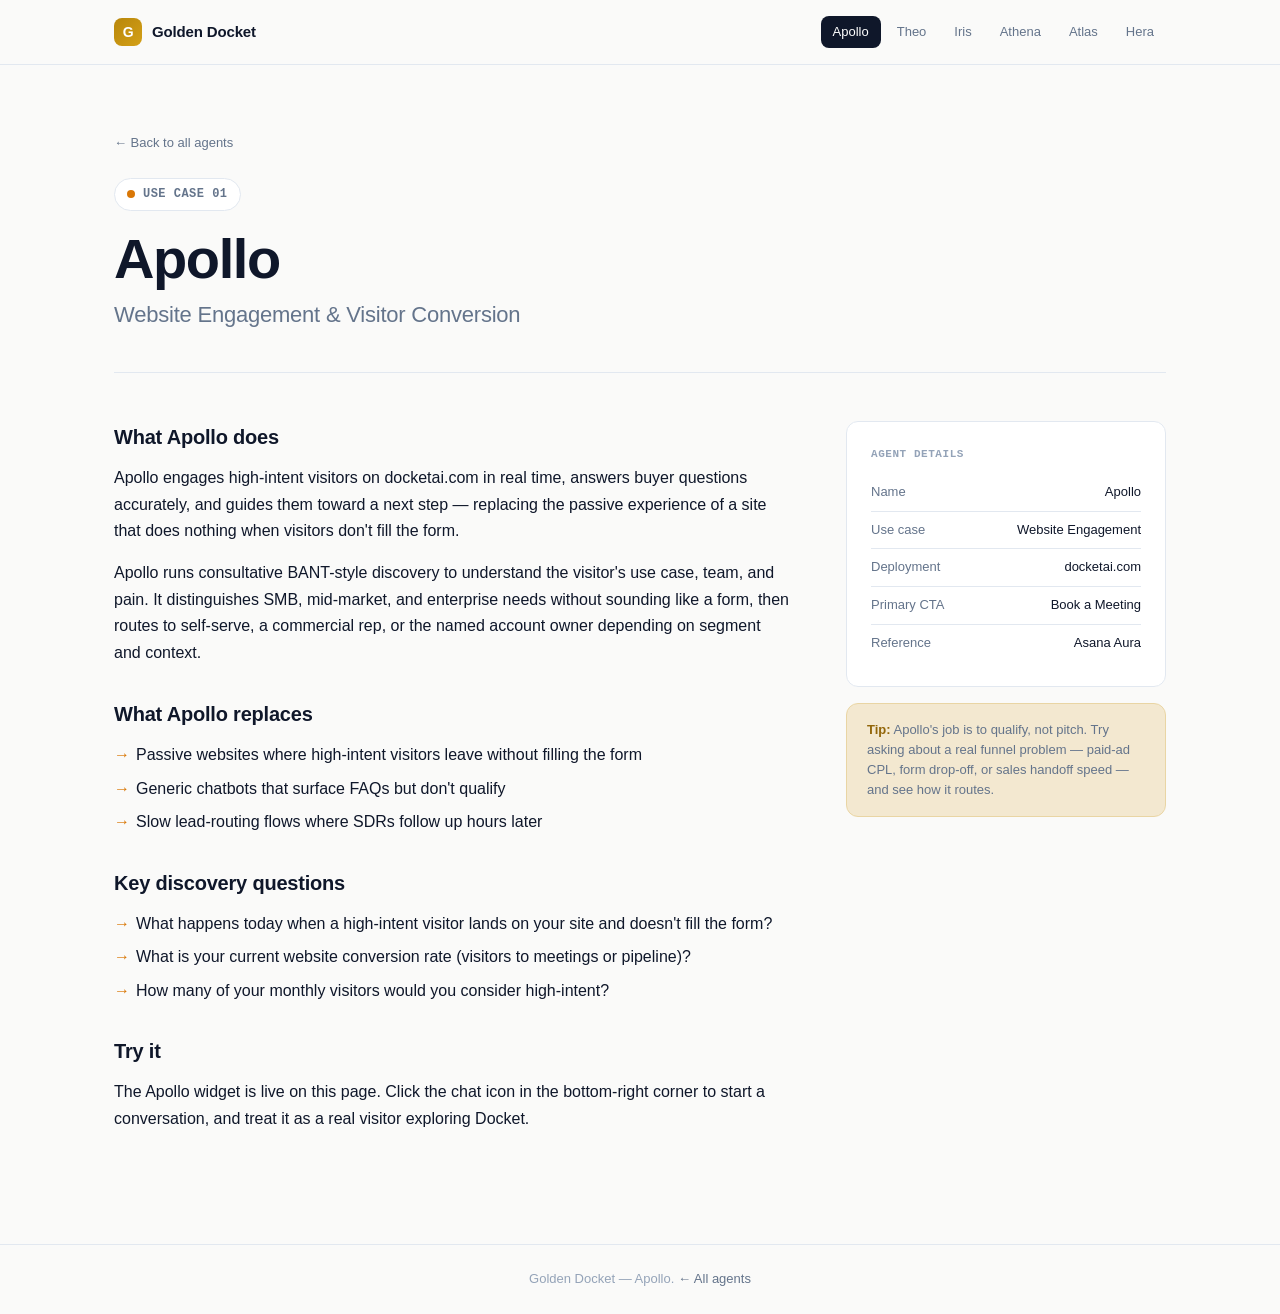
==== apollo.html @ fc50f1c3 "Add files via upload" ====
<!DOCTYPE html>
<html lang="en">
<head>
  <meta charset="UTF-8" />
  <meta name="viewport" content="width=device-width, initial-scale=1.0" />
  <title>Apollo — Website Engagement | Golden Docket</title>
  <meta name="description" content="Apollo: Docket's website engagement and qualification agent. Engages high-intent visitors on docketai.com in real time and routes them to the right next step." />
  <link rel="stylesheet" href="styles.css" />
</head>
<body class="subpage" data-agent="apollo">
  <header class="site-header">
    <div class="site-header__inner">
      <a href="index.html" class="brand">
        <span class="brand__mark">G</span>
        <span>Golden Docket</span>
      </a>
      <nav class="nav">
        <a href="apollo.html" class="nav__link active">Apollo</a>
        <a href="theo.html" class="nav__link">Theo</a>
        <a href="iris.html" class="nav__link">Iris</a>
        <a href="athena.html" class="nav__link">Athena</a>
        <a href="atlas.html" class="nav__link">Atlas</a>
        <a href="hera.html" class="nav__link">Hera</a>
      </nav>
    </div>
  </header>

  <main>
    <a href="index.html" class="back-link">← Back to all agents</a>

    <section class="subpage-hero">
      <span class="subpage-hero__eyebrow"><span class="dot"></span>USE CASE 01</span>
      <h1 class="subpage-hero__title">Apollo</h1>
      <p class="subpage-hero__usecase">Website Engagement & Visitor Conversion</p>
    </section>

    <section class="subpage-content">
      <div class="subpage-content__main">
        <h2>What Apollo does</h2>
        <p>
          Apollo engages high-intent visitors on docketai.com in real time, answers buyer questions accurately, and guides them toward a next step — replacing the passive experience of a site that does nothing when visitors don't fill the form.
        </p>
        <p>
          Apollo runs consultative BANT-style discovery to understand the visitor's use case, team, and pain. It distinguishes SMB, mid-market, and enterprise needs without sounding like a form, then routes to self-serve, a commercial rep, or the named account owner depending on segment and context.
        </p>

        <h2>What Apollo replaces</h2>
        <ul>
          <li>Passive websites where high-intent visitors leave without filling the form</li>
          <li>Generic chatbots that surface FAQs but don't qualify</li>
          <li>Slow lead-routing flows where SDRs follow up hours later</li>
        </ul>

        <h2>Key discovery questions</h2>
        <ul>
          <li>What happens today when a high-intent visitor lands on your site and doesn't fill the form?</li>
          <li>What is your current website conversion rate (visitors to meetings or pipeline)?</li>
          <li>How many of your monthly visitors would you consider high-intent?</li>
        </ul>

        <h2>Try it</h2>
        <p>The Apollo widget is live on this page. Click the chat icon in the bottom-right corner to start a conversation, and treat it as a real visitor exploring Docket.</p>
      </div>

      <aside class="sidebar">
        <div class="sidebar__card">
          <div class="sidebar__label">Agent Details</div>
          <dl>
            <div class="sidebar__row"><dt>Name</dt><dd>Apollo</dd></div>
            <div class="sidebar__row"><dt>Use case</dt><dd>Website Engagement</dd></div>
            <div class="sidebar__row"><dt>Deployment</dt><dd>docketai.com</dd></div>
            <div class="sidebar__row"><dt>Primary CTA</dt><dd>Book a Meeting</dd></div>
            <div class="sidebar__row"><dt>Reference</dt><dd>Asana Aura</dd></div>
          </dl>
        </div>

        <div class="sidebar__hint">
          <strong>Tip:</strong> Apollo's job is to qualify, not pitch. Try asking about a real funnel problem — paid-ad CPL, form drop-off, or sales handoff speed — and see how it routes.
        </div>
      </aside>
    </section>
  </main>

  <footer class="site-footer">
    <p>Golden Docket — Apollo. <a href="index.html">← All agents</a></p>
  </footer>

  <!-- Apollo widget -->
  <script>
    window.AISellerSettings = {
      agent_id: 'a6682d3c-6067-4b7d-97cd-d266b9d97265',
    };
    (function () {
      var w = window;
      var ew = w.AISeller;
      if (typeof ew === 'function') {
        ew('update', w.AISellerSettings);
      } else {
        var d = document;
        var i = function () {
          i.q.push(arguments);
        };
        i.q = [];
        i.q.push(['update', w.AISellerSettings]);
        w.AISeller = i;
        var l = function () {
          var s = d.createElement('script');
          s.type = 'text/javascript';
          s.async = true;
          s.src = 'https://d33t2173eag6fx.cloudfront.net/script/app/inbound-se-script/ai-seller.js';
          var x = d.getElementsByTagName('script')[0];
          x.parentNode.insertBefore(s, x);
        };
        if (document.readyState === 'complete') {
          l();
        } else if (w.attachEvent) {
          w.attachEvent('onload', l);
        } else {
          w.addEventListener('load', l, false);
        }
      }
    })();
  </script>
</body>
</html>
---- styles.css ----
/* ============================================
   Golden Docket — Shared Styles
   ============================================ */

:root {
  --bg: #fafaf9;
  --surface: #ffffff;
  --text: #0f172a;
  --text-muted: #64748b;
  --text-subtle: #94a3b8;
  --border: #e2e8f0;
  --border-strong: #cbd5e1;

  --accent: #b8860b;
  --accent-light: #f3e8d0;
  --accent-strong: #92660a;

  --apollo: #d97706;
  --theo: #1e40af;
  --iris: #7c3aed;
  --athena: #0d9488;
  --atlas: #b45309;
  --hera: #be123c;

  --radius: 12px;
  --radius-lg: 16px;
  --shadow-sm: 0 1px 2px rgba(15, 23, 42, 0.04);
  --shadow: 0 4px 16px rgba(15, 23, 42, 0.06);
  --shadow-lg: 0 12px 32px rgba(15, 23, 42, 0.08);

  --font-sans: -apple-system, BlinkMacSystemFont, "Segoe UI", "Inter", Roboto, "Helvetica Neue", Arial, sans-serif;
  --font-mono: "SF Mono", "Monaco", "Cascadia Code", "Roboto Mono", monospace;

  --container: 1100px;
  --header-h: 64px;
}

* {
  box-sizing: border-box;
  margin: 0;
  padding: 0;
}

html {
  scroll-behavior: smooth;
}

body {
  font-family: var(--font-sans);
  font-size: 16px;
  line-height: 1.6;
  color: var(--text);
  background: var(--bg);
  -webkit-font-smoothing: antialiased;
  -moz-osx-font-smoothing: grayscale;
}

a {
  color: inherit;
  text-decoration: none;
  transition: color 0.15s ease;
}

a:hover {
  color: var(--accent-strong);
}

/* ============================================
   Header
   ============================================ */

.site-header {
  position: sticky;
  top: 0;
  z-index: 50;
  background: rgba(250, 250, 249, 0.92);
  backdrop-filter: saturate(180%) blur(10px);
  border-bottom: 1px solid var(--border);
}

.site-header__inner {
  max-width: var(--container);
  margin: 0 auto;
  padding: 0 24px;
  height: var(--header-h);
  display: flex;
  align-items: center;
  justify-content: space-between;
  gap: 24px;
}

.brand {
  display: flex;
  align-items: center;
  gap: 10px;
  font-weight: 600;
  font-size: 15px;
  letter-spacing: -0.01em;
}

.brand__mark {
  width: 28px;
  height: 28px;
  border-radius: 8px;
  background: linear-gradient(135deg, var(--accent) 0%, #d4a017 100%);
  display: inline-flex;
  align-items: center;
  justify-content: center;
  color: white;
  font-weight: 700;
  font-size: 14px;
}

.nav {
  display: flex;
  align-items: center;
  gap: 4px;
  flex-wrap: wrap;
}

.nav__link {
  padding: 6px 12px;
  border-radius: 8px;
  font-size: 13px;
  font-weight: 500;
  color: var(--text-muted);
  transition: all 0.15s ease;
}

.nav__link:hover {
  background: var(--surface);
  color: var(--text);
}

.nav__link.active {
  background: var(--text);
  color: var(--surface);
}

.nav__link.active:hover {
  color: var(--surface);
}

/* ============================================
   Main / Container
   ============================================ */

main {
  max-width: var(--container);
  margin: 0 auto;
  padding: 64px 24px 96px;
}

/* ============================================
   Hero (index)
   ============================================ */

.hero {
  text-align: center;
  margin-bottom: 72px;
}

.hero__eyebrow {
  display: inline-block;
  padding: 6px 14px;
  border-radius: 999px;
  background: var(--accent-light);
  color: var(--accent-strong);
  font-size: 12px;
  font-weight: 600;
  letter-spacing: 0.04em;
  text-transform: uppercase;
  margin-bottom: 24px;
}

.hero__title {
  font-size: 48px;
  font-weight: 700;
  letter-spacing: -0.02em;
  line-height: 1.1;
  margin-bottom: 16px;
  color: var(--text);
}

.hero__subtitle {
  font-size: 20px;
  color: var(--text-muted);
  max-width: 640px;
  margin: 0 auto;
  line-height: 1.5;
}

/* ============================================
   Agent Grid (index)
   ============================================ */

.grid {
  display: grid;
  grid-template-columns: repeat(3, 1fr);
  gap: 20px;
}

@media (max-width: 900px) {
  .grid {
    grid-template-columns: repeat(2, 1fr);
  }
}

@media (max-width: 600px) {
  .grid {
    grid-template-columns: 1fr;
  }
}

.card {
  display: block;
  padding: 28px 24px;
  background: var(--surface);
  border: 1px solid var(--border);
  border-radius: var(--radius-lg);
  transition: all 0.2s ease;
  position: relative;
  overflow: hidden;
}

.card::before {
  content: "";
  position: absolute;
  top: 0;
  left: 0;
  right: 0;
  height: 3px;
  background: var(--accent);
}

.card:hover {
  transform: translateY(-2px);
  box-shadow: var(--shadow-lg);
  border-color: var(--border-strong);
  color: var(--text);
}

.card[data-agent="apollo"]::before { background: var(--apollo); }
.card[data-agent="theo"]::before { background: var(--theo); }
.card[data-agent="iris"]::before { background: var(--iris); }
.card[data-agent="athena"]::before { background: var(--athena); }
.card[data-agent="atlas"]::before { background: var(--atlas); }
.card[data-agent="hera"]::before { background: var(--hera); }

.card__num {
  font-family: var(--font-mono);
  font-size: 11px;
  color: var(--text-subtle);
  letter-spacing: 0.05em;
  margin-bottom: 10px;
}

.card__name {
  font-size: 22px;
  font-weight: 700;
  letter-spacing: -0.01em;
  margin-bottom: 4px;
  color: var(--text);
}

.card__usecase {
  font-size: 13px;
  font-weight: 500;
  color: var(--text-muted);
  margin-bottom: 14px;
}

.card__desc {
  font-size: 14px;
  color: var(--text-muted);
  line-height: 1.55;
}

.card__arrow {
  position: absolute;
  bottom: 20px;
  right: 24px;
  font-size: 18px;
  color: var(--text-subtle);
  transition: transform 0.2s ease, color 0.2s ease;
}

.card:hover .card__arrow {
  transform: translateX(4px);
  color: var(--text);
}

/* ============================================
   Subpage Hero
   ============================================ */

.subpage-hero {
  margin-bottom: 48px;
  padding-bottom: 40px;
  border-bottom: 1px solid var(--border);
}

.subpage-hero__eyebrow {
  display: inline-flex;
  align-items: center;
  gap: 8px;
  font-family: var(--font-mono);
  font-size: 12px;
  font-weight: 600;
  letter-spacing: 0.04em;
  text-transform: uppercase;
  margin-bottom: 20px;
  padding: 6px 12px;
  border-radius: 999px;
  background: var(--surface);
  border: 1px solid var(--border);
  color: var(--text-muted);
}

.subpage-hero__eyebrow .dot {
  width: 8px;
  height: 8px;
  border-radius: 50%;
  background: var(--accent);
}

.subpage[data-agent="apollo"] .dot { background: var(--apollo); }
.subpage[data-agent="theo"] .dot { background: var(--theo); }
.subpage[data-agent="iris"] .dot { background: var(--iris); }
.subpage[data-agent="athena"] .dot { background: var(--athena); }
.subpage[data-agent="atlas"] .dot { background: var(--atlas); }
.subpage[data-agent="hera"] .dot { background: var(--hera); }

.subpage-hero__title {
  font-size: 56px;
  font-weight: 700;
  letter-spacing: -0.025em;
  line-height: 1;
  margin-bottom: 10px;
  color: var(--text);
}

.subpage-hero__usecase {
  font-size: 22px;
  font-weight: 500;
  color: var(--text-muted);
  letter-spacing: -0.01em;
}

/* ============================================
   Subpage Content
   ============================================ */

.subpage-content {
  display: grid;
  grid-template-columns: 1fr 320px;
  gap: 56px;
  align-items: start;
}

@media (max-width: 900px) {
  .subpage-content {
    grid-template-columns: 1fr;
    gap: 32px;
  }
}

.subpage-content__main h2 {
  font-size: 20px;
  font-weight: 600;
  letter-spacing: -0.01em;
  margin-top: 32px;
  margin-bottom: 12px;
  color: var(--text);
}

.subpage-content__main h2:first-child {
  margin-top: 0;
}

.subpage-content__main p {
  font-size: 16px;
  color: var(--text);
  line-height: 1.65;
  margin-bottom: 16px;
}

.subpage-content__main p + p {
  margin-top: 0;
}

.subpage-content__main ul {
  list-style: none;
  margin-bottom: 16px;
}

.subpage-content__main ul li {
  position: relative;
  padding-left: 22px;
  margin-bottom: 8px;
  color: var(--text);
  line-height: 1.6;
}

.subpage-content__main ul li::before {
  content: "→";
  position: absolute;
  left: 0;
  color: var(--accent);
  font-weight: 600;
}

.subpage[data-agent="apollo"] ul li::before { color: var(--apollo); }
.subpage[data-agent="theo"] ul li::before { color: var(--theo); }
.subpage[data-agent="iris"] ul li::before { color: var(--iris); }
.subpage[data-agent="athena"] ul li::before { color: var(--athena); }
.subpage[data-agent="atlas"] ul li::before { color: var(--atlas); }
.subpage[data-agent="hera"] ul li::before { color: var(--hera); }

/* ============================================
   Sidebar (subpage)
   ============================================ */

.sidebar {
  position: sticky;
  top: calc(var(--header-h) + 24px);
}

.sidebar__card {
  padding: 24px;
  background: var(--surface);
  border: 1px solid var(--border);
  border-radius: var(--radius);
  margin-bottom: 16px;
}

.sidebar__label {
  font-family: var(--font-mono);
  font-size: 11px;
  font-weight: 600;
  letter-spacing: 0.05em;
  text-transform: uppercase;
  color: var(--text-subtle);
  margin-bottom: 10px;
}

.sidebar__row {
  display: flex;
  justify-content: space-between;
  padding: 8px 0;
  font-size: 13px;
  border-bottom: 1px solid var(--border);
}

.sidebar__row:last-child {
  border-bottom: none;
}

.sidebar__row dt {
  color: var(--text-muted);
}

.sidebar__row dd {
  color: var(--text);
  font-weight: 500;
}

.sidebar__hint {
  font-size: 13px;
  color: var(--text-muted);
  line-height: 1.55;
  padding: 16px 20px;
  background: var(--accent-light);
  border-radius: var(--radius);
  border: 1px solid #e9d5a4;
}

.sidebar__hint strong {
  color: var(--accent-strong);
  font-weight: 600;
}

/* ============================================
   Footer
   ============================================ */

.site-footer {
  border-top: 1px solid var(--border);
  padding: 24px;
  text-align: center;
  font-size: 13px;
  color: var(--text-subtle);
}

.site-footer a {
  color: var(--text-muted);
}

/* ============================================
   Utilities
   ============================================ */

.back-link {
  display: inline-flex;
  align-items: center;
  gap: 6px;
  font-size: 13px;
  font-weight: 500;
  color: var(--text-muted);
  margin-bottom: 24px;
}

.back-link:hover {
  color: var(--text);
}

@media (max-width: 600px) {
  .hero__title {
    font-size: 36px;
  }
  .subpage-hero__title {
    font-size: 40px;
  }
  .nav {
    display: none;
  }
}
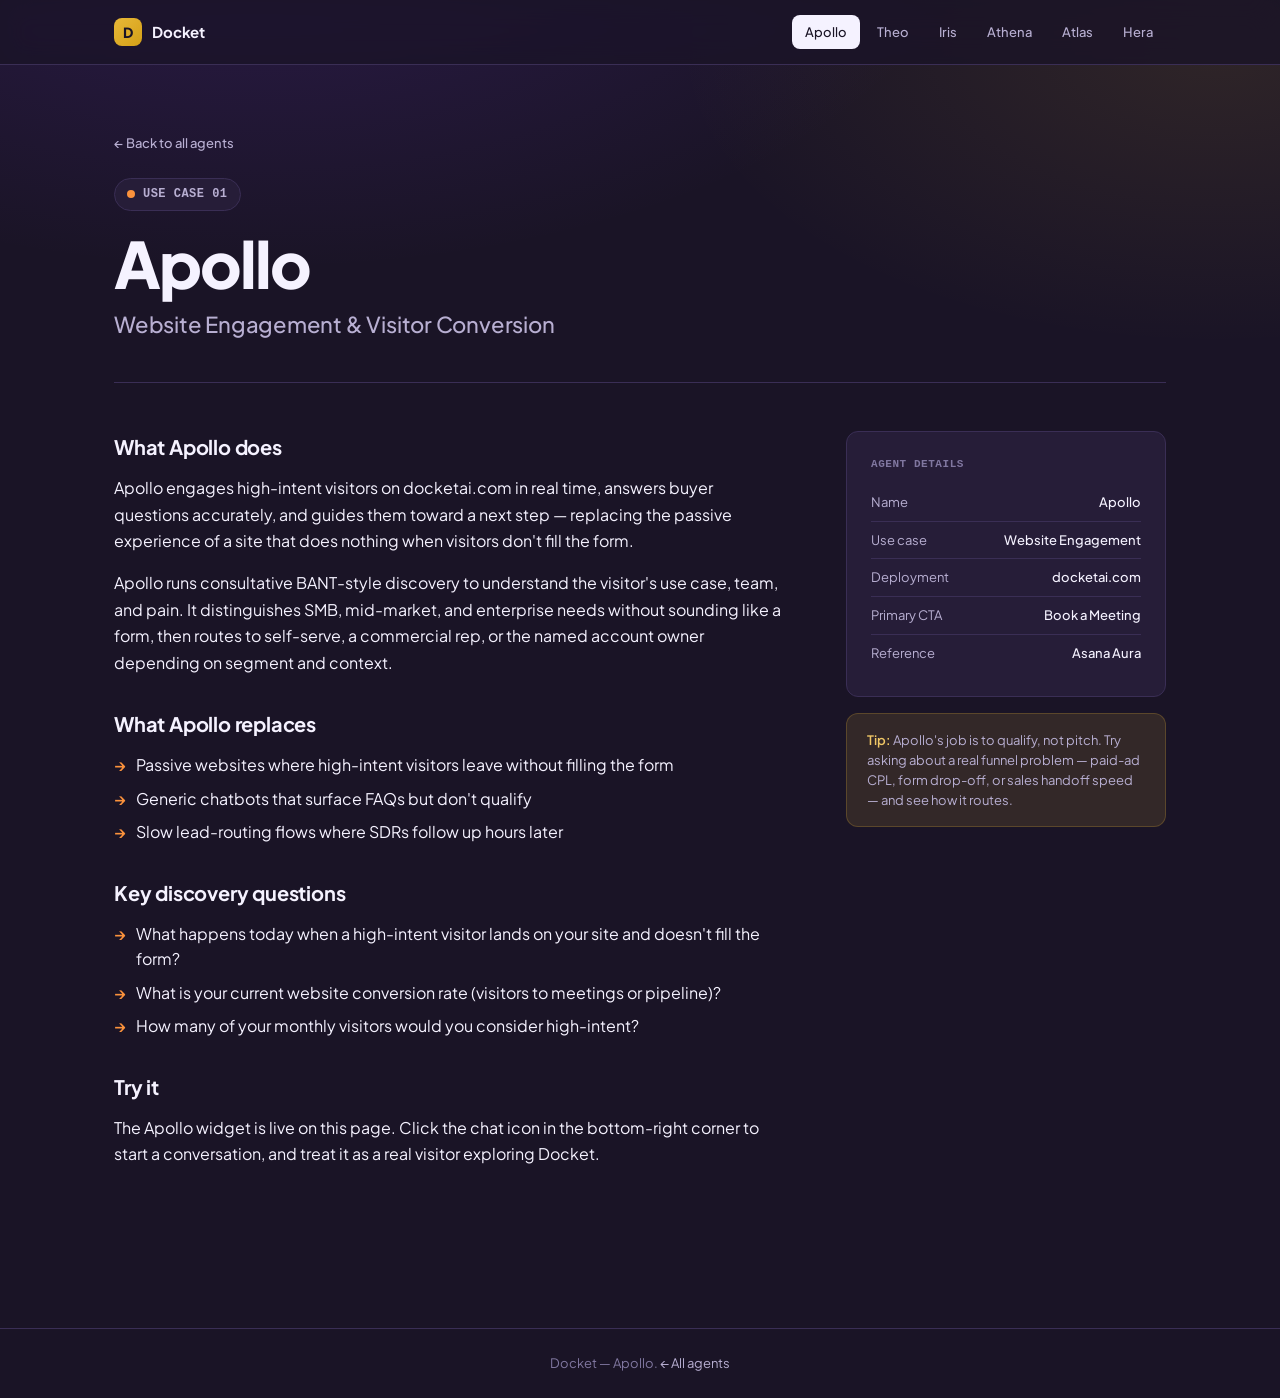
==== commit 4ed229d0: "Brand: Docket (drop Golden Docket from UI). Lean DCI on Theo/Iris/Atlas/Hera pages." ====
--- a/apollo.html
+++ b/apollo.html
@@ -3,7 +3,7 @@
 <head>
   <meta charset="UTF-8" />
   <meta name="viewport" content="width=device-width, initial-scale=1.0" />
-  <title>Apollo — Website Engagement | Golden Docket</title>
+  <title>Apollo — Website Engagement | Docket</title>
   <meta name="description" content="Apollo: Docket's website engagement and qualification agent. Engages high-intent visitors on docketai.com in real time and routes them to the right next step." />
   <link rel="stylesheet" href="styles.css" />
 </head>
@@ -11,8 +11,8 @@
   <header class="site-header">
     <div class="site-header__inner">
       <a href="index.html" class="brand">
-        <span class="brand__mark">G</span>
-        <span>Golden Docket</span>
+        <span class="brand__mark">D</span>
+        <span>Docket</span>
       </a>
       <nav class="nav">
         <a href="apollo.html" class="nav__link active">Apollo</a>
@@ -82,7 +82,7 @@
   </main>
 
   <footer class="site-footer">
-    <p>Golden Docket — Apollo. <a href="index.html">← All agents</a></p>
+    <p>Docket — Apollo. <a href="index.html">← All agents</a></p>
   </footer>
 
   <!-- Apollo widget -->
--- a/styles.css
+++ b/styles.css
@@ -1,34 +1,60 @@
 /* ============================================
-   Golden Docket — Shared Styles
-   ============================================ */
+   Golden Docket — Shared Styles (dark theme, docket.io-flavored)
+   ============================================ */
+
+@import url('https://fonts.googleapis.com/css2?family=Plus+Jakarta+Sans:wght@400;500;600;700;800&display=swap');
 
 :root {
-  --bg: #fafaf9;
-  --surface: #ffffff;
-  --text: #0f172a;
-  --text-muted: #64748b;
-  --text-subtle: #94a3b8;
-  --border: #e2e8f0;
-  --border-strong: #cbd5e1;
-
-  --accent: #b8860b;
-  --accent-light: #f3e8d0;
-  --accent-strong: #92660a;
-
-  --apollo: #d97706;
-  --theo: #1e40af;
-  --iris: #7c3aed;
-  --athena: #0d9488;
-  --atlas: #b45309;
-  --hera: #be123c;
+  /* Deep midnight purple base — close to docket.io but slightly lighter
+     so it doesn't read as pure black. */
+  --bg: #1A1426;
+  --bg-elev: #211A30;
+  --surface: #261D38;
+  --surface-elev: #2E2342;
+  --surface-hover: #352848;
+
+  --text: #F5F2FF;
+  --text-muted: #B8AFD2;
+  --text-subtle: #8077A0;
+
+  --border: #3A2E55;
+  --border-strong: #4A3D6B;
+
+  /* Gold for the "Golden Docket" brand mark and a few accents */
+  --accent: #E8B838;
+  --accent-soft: rgba(232, 184, 56, 0.12);
+  --accent-strong: #F0C766;
+
+  /* Per-agent accent colors — tuned brighter for dark mode contrast */
+  --apollo: #FB923C;       /* orange  */
+  --theo:   #93C5FD;       /* blue    */
+  --iris:   #C4B5FD;       /* violet  */
+  --athena: #5EEAD4;       /* teal    */
+  --atlas:  #FCD34D;       /* amber   */
+  --hera:   #FDA4AF;       /* rose    */
+
+  /* Agent-tinted panel backgrounds (subtle on dark) */
+  --apollo-panel: rgba(251, 146, 60, 0.08);
+  --theo-panel:   rgba(147, 197, 253, 0.08);
+  --iris-panel:   rgba(196, 181, 253, 0.08);
+  --athena-panel: rgba(94, 234, 212, 0.08);
+  --atlas-panel:  rgba(252, 211, 77, 0.08);
+  --hera-panel:   rgba(253, 164, 175, 0.08);
+
+  --apollo-border: rgba(251, 146, 60, 0.28);
+  --theo-border:   rgba(147, 197, 253, 0.28);
+  --iris-border:   rgba(196, 181, 253, 0.28);
+  --athena-border: rgba(94, 234, 212, 0.28);
+  --atlas-border:  rgba(252, 211, 77, 0.28);
+  --hera-border:   rgba(253, 164, 175, 0.28);
 
   --radius: 12px;
   --radius-lg: 16px;
-  --shadow-sm: 0 1px 2px rgba(15, 23, 42, 0.04);
-  --shadow: 0 4px 16px rgba(15, 23, 42, 0.06);
-  --shadow-lg: 0 12px 32px rgba(15, 23, 42, 0.08);
-
-  --font-sans: -apple-system, BlinkMacSystemFont, "Segoe UI", "Inter", Roboto, "Helvetica Neue", Arial, sans-serif;
+  --shadow-sm: 0 1px 2px rgba(0, 0, 0, 0.4);
+  --shadow: 0 4px 20px rgba(0, 0, 0, 0.4);
+  --shadow-lg: 0 12px 36px rgba(0, 0, 0, 0.5);
+
+  --font-sans: "Plus Jakarta Sans", -apple-system, BlinkMacSystemFont, "Segoe UI", Inter, Roboto, "Helvetica Neue", Arial, sans-serif;
   --font-mono: "SF Mono", "Monaco", "Cascadia Code", "Roboto Mono", monospace;
 
   --container: 1100px;
@@ -51,8 +77,13 @@
   line-height: 1.6;
   color: var(--text);
   background: var(--bg);
+  background-image:
+    radial-gradient(1200px 600px at 20% -10%, rgba(124, 58, 237, 0.18), transparent 60%),
+    radial-gradient(900px 500px at 95% 5%, rgba(232, 184, 56, 0.10), transparent 60%);
+  background-attachment: fixed;
   -webkit-font-smoothing: antialiased;
   -moz-osx-font-smoothing: grayscale;
+  min-height: 100vh;
 }
 
 a {
@@ -73,8 +104,9 @@
   position: sticky;
   top: 0;
   z-index: 50;
-  background: rgba(250, 250, 249, 0.92);
-  backdrop-filter: saturate(180%) blur(10px);
+  background: rgba(26, 20, 38, 0.85);
+  backdrop-filter: saturate(180%) blur(14px);
+  -webkit-backdrop-filter: saturate(180%) blur(14px);
   border-bottom: 1px solid var(--border);
 }
 
@@ -93,9 +125,10 @@
   display: flex;
   align-items: center;
   gap: 10px;
-  font-weight: 600;
+  font-weight: 700;
   font-size: 15px;
   letter-spacing: -0.01em;
+  color: var(--text);
 }
 
 .brand__mark {
@@ -106,8 +139,8 @@
   display: inline-flex;
   align-items: center;
   justify-content: center;
-  color: white;
-  font-weight: 700;
+  color: #1A1426;
+  font-weight: 800;
   font-size: 14px;
 }
 
@@ -119,7 +152,7 @@
 }
 
 .nav__link {
-  padding: 6px 12px;
+  padding: 7px 13px;
   border-radius: 8px;
   font-size: 13px;
   font-weight: 500;
@@ -134,11 +167,11 @@
 
 .nav__link.active {
   background: var(--text);
-  color: var(--surface);
+  color: var(--bg);
 }
 
 .nav__link.active:hover {
-  color: var(--surface);
+  color: var(--bg);
 }
 
 /* ============================================
@@ -164,30 +197,31 @@
   display: inline-block;
   padding: 6px 14px;
   border-radius: 999px;
-  background: var(--accent-light);
+  background: var(--accent-soft);
   color: var(--accent-strong);
   font-size: 12px;
   font-weight: 600;
   letter-spacing: 0.04em;
   text-transform: uppercase;
   margin-bottom: 24px;
+  border: 1px solid rgba(232, 184, 56, 0.2);
 }
 
 .hero__title {
-  font-size: 48px;
-  font-weight: 700;
-  letter-spacing: -0.02em;
-  line-height: 1.1;
-  margin-bottom: 16px;
+  font-size: 56px;
+  font-weight: 800;
+  letter-spacing: -0.025em;
+  line-height: 1.05;
+  margin-bottom: 18px;
   color: var(--text);
 }
 
 .hero__subtitle {
-  font-size: 20px;
+  font-size: 19px;
   color: var(--text-muted);
   max-width: 640px;
   margin: 0 auto;
-  line-height: 1.5;
+  line-height: 1.55;
 }
 
 /* ============================================
@@ -201,15 +235,11 @@
 }
 
 @media (max-width: 900px) {
-  .grid {
-    grid-template-columns: repeat(2, 1fr);
-  }
+  .grid { grid-template-columns: repeat(2, 1fr); }
 }
 
 @media (max-width: 600px) {
-  .grid {
-    grid-template-columns: 1fr;
-  }
+  .grid { grid-template-columns: 1fr; }
 }
 
 .card {
@@ -237,15 +267,16 @@
   transform: translateY(-2px);
   box-shadow: var(--shadow-lg);
   border-color: var(--border-strong);
+  background: var(--surface-elev);
   color: var(--text);
 }
 
 .card[data-agent="apollo"]::before { background: var(--apollo); }
-.card[data-agent="theo"]::before { background: var(--theo); }
-.card[data-agent="iris"]::before { background: var(--iris); }
+.card[data-agent="theo"]::before   { background: var(--theo); }
+.card[data-agent="iris"]::before   { background: var(--iris); }
 .card[data-agent="athena"]::before { background: var(--athena); }
-.card[data-agent="atlas"]::before { background: var(--atlas); }
-.card[data-agent="hera"]::before { background: var(--hera); }
+.card[data-agent="atlas"]::before  { background: var(--atlas); }
+.card[data-agent="hera"]::before   { background: var(--hera); }
 
 .card__num {
   font-family: var(--font-mono);
@@ -325,18 +356,18 @@
 }
 
 .subpage[data-agent="apollo"] .dot { background: var(--apollo); }
-.subpage[data-agent="theo"] .dot { background: var(--theo); }
-.subpage[data-agent="iris"] .dot { background: var(--iris); }
+.subpage[data-agent="theo"] .dot   { background: var(--theo); }
+.subpage[data-agent="iris"] .dot   { background: var(--iris); }
 .subpage[data-agent="athena"] .dot { background: var(--athena); }
-.subpage[data-agent="atlas"] .dot { background: var(--atlas); }
-.subpage[data-agent="hera"] .dot { background: var(--hera); }
+.subpage[data-agent="atlas"] .dot  { background: var(--atlas); }
+.subpage[data-agent="hera"] .dot   { background: var(--hera); }
 
 .subpage-hero__title {
-  font-size: 56px;
-  font-weight: 700;
-  letter-spacing: -0.025em;
+  font-size: 64px;
+  font-weight: 800;
+  letter-spacing: -0.03em;
   line-height: 1;
-  margin-bottom: 10px;
+  margin-bottom: 12px;
   color: var(--text);
 }
 
@@ -367,7 +398,7 @@
 
 .subpage-content__main h2 {
   font-size: 20px;
-  font-weight: 600;
+  font-weight: 700;
   letter-spacing: -0.01em;
   margin-top: 32px;
   margin-bottom: 12px;
@@ -383,10 +414,6 @@
   color: var(--text);
   line-height: 1.65;
   margin-bottom: 16px;
-}
-
-.subpage-content__main p + p {
-  margin-top: 0;
 }
 
 .subpage-content__main ul {
@@ -411,11 +438,11 @@
 }
 
 .subpage[data-agent="apollo"] ul li::before { color: var(--apollo); }
-.subpage[data-agent="theo"] ul li::before { color: var(--theo); }
-.subpage[data-agent="iris"] ul li::before { color: var(--iris); }
+.subpage[data-agent="theo"] ul li::before   { color: var(--theo); }
+.subpage[data-agent="iris"] ul li::before   { color: var(--iris); }
 .subpage[data-agent="athena"] ul li::before { color: var(--athena); }
-.subpage[data-agent="atlas"] ul li::before { color: var(--atlas); }
-.subpage[data-agent="hera"] ul li::before { color: var(--hera); }
+.subpage[data-agent="atlas"] ul li::before  { color: var(--atlas); }
+.subpage[data-agent="hera"] ul li::before   { color: var(--hera); }
 
 /* ============================================
    Sidebar (subpage)
@@ -470,9 +497,9 @@
   color: var(--text-muted);
   line-height: 1.55;
   padding: 16px 20px;
-  background: var(--accent-light);
+  background: var(--accent-soft);
   border-radius: var(--radius);
-  border: 1px solid #e9d5a4;
+  border: 1px solid rgba(232, 184, 56, 0.22);
 }
 
 .sidebar__hint strong {
@@ -490,6 +517,7 @@
   text-align: center;
   font-size: 13px;
   color: var(--text-subtle);
+  margin-top: 48px;
 }
 
 .site-footer a {
@@ -515,13 +543,26 @@
 }
 
 @media (max-width: 600px) {
-  .hero__title {
-    font-size: 36px;
-  }
-  .subpage-hero__title {
-    font-size: 40px;
-  }
-  .nav {
-    display: none;
-  }
-}
+  .hero__title { font-size: 40px; }
+  .subpage-hero__title { font-size: 44px; }
+  .nav { display: none; }
+}
+
+/* ============================================
+   Shared form / preset panel styles (Iris, Theo, Hera, Atlas)
+   ============================================ */
+
+.preset-flash {
+  animation: preset-flash 0.6s ease;
+}
+
+@keyframes preset-flash {
+  0%   { background: var(--surface-elev); border-color: var(--border-strong); }
+  100% { background: var(--bg-elev);      border-color: var(--border); }
+}
+
+/* Form fields default styling for dark theme */
+input, select, textarea {
+  font-family: var(--font-sans);
+  color-scheme: dark;
+}
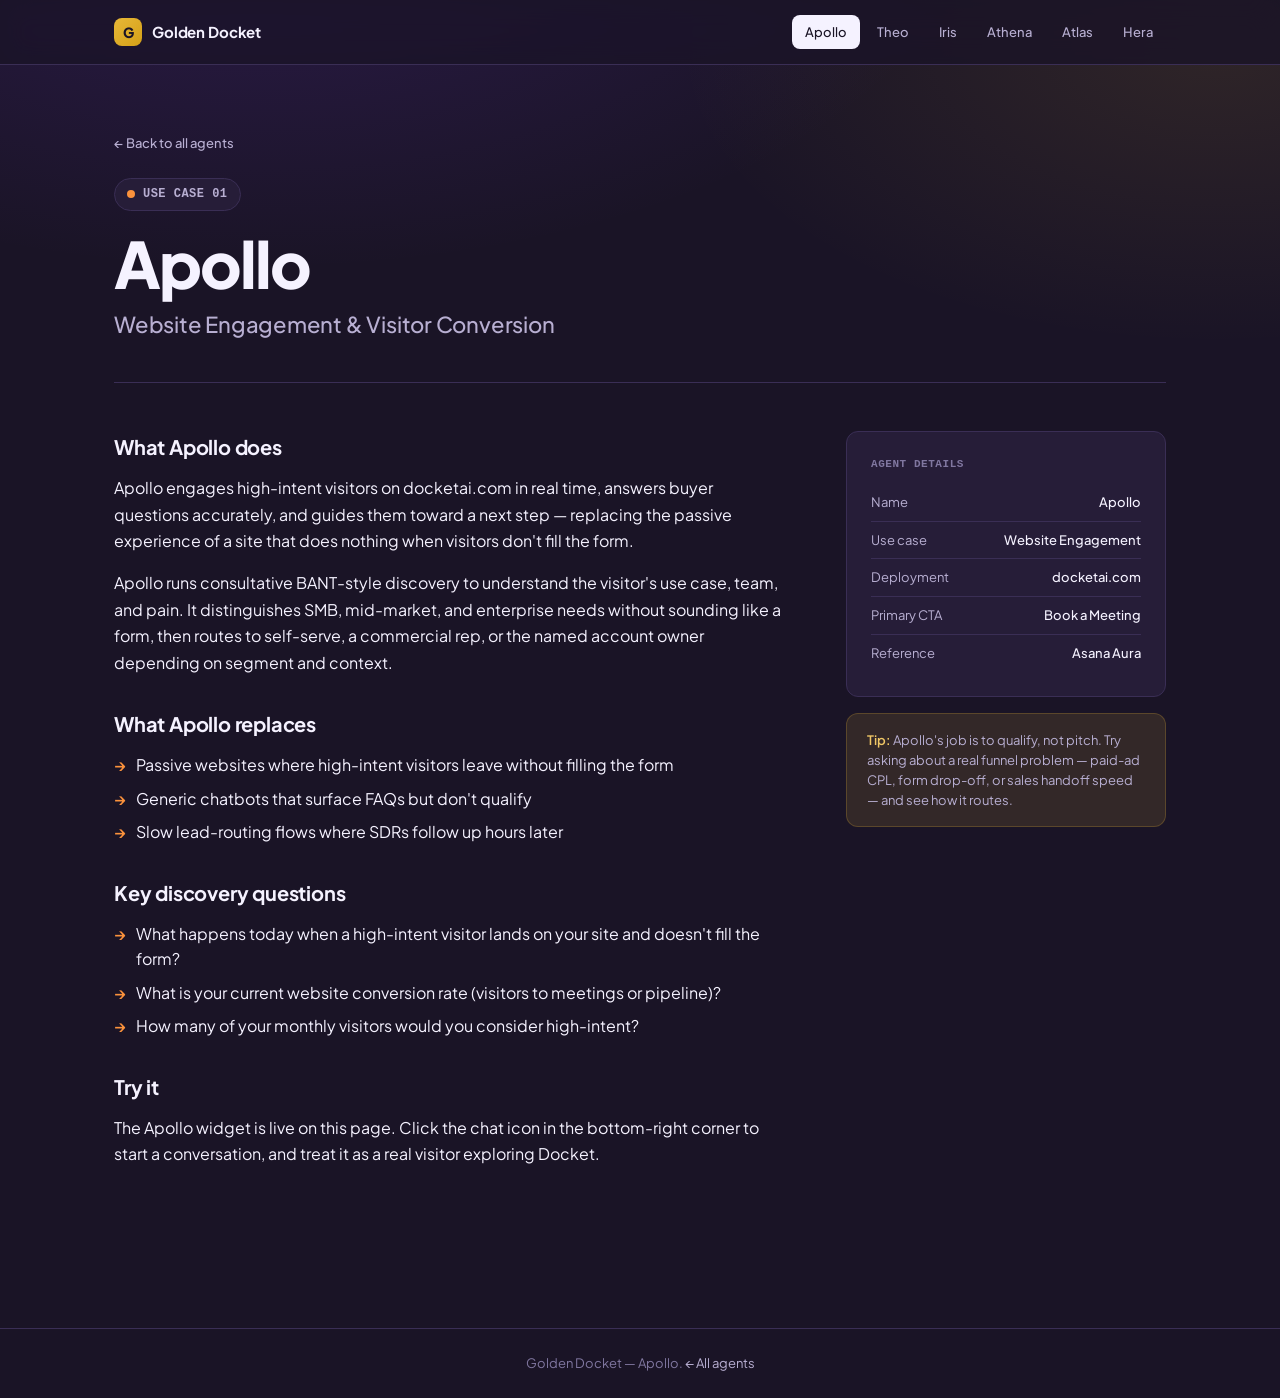
==== commit 74d0cae9: "Revert: restore Golden Docket branding (logo, header, titles, footers, hero copy)" ====
--- a/apollo.html
+++ b/apollo.html
@@ -3,7 +3,7 @@
 <head>
   <meta charset="UTF-8" />
   <meta name="viewport" content="width=device-width, initial-scale=1.0" />
-  <title>Apollo — Website Engagement | Docket</title>
+  <title>Apollo — Website Engagement | Golden Docket</title>
   <meta name="description" content="Apollo: Docket's website engagement and qualification agent. Engages high-intent visitors on docketai.com in real time and routes them to the right next step." />
   <link rel="stylesheet" href="styles.css" />
 </head>
@@ -11,8 +11,8 @@
   <header class="site-header">
     <div class="site-header__inner">
       <a href="index.html" class="brand">
-        <span class="brand__mark">D</span>
-        <span>Docket</span>
+        <span class="brand__mark">G</span>
+        <span>Golden Docket</span>
       </a>
       <nav class="nav">
         <a href="apollo.html" class="nav__link active">Apollo</a>
@@ -82,7 +82,7 @@
   </main>
 
   <footer class="site-footer">
-    <p>Docket — Apollo. <a href="index.html">← All agents</a></p>
+    <p>Golden Docket — Apollo. <a href="index.html">← All agents</a></p>
   </footer>
 
   <!-- Apollo widget -->
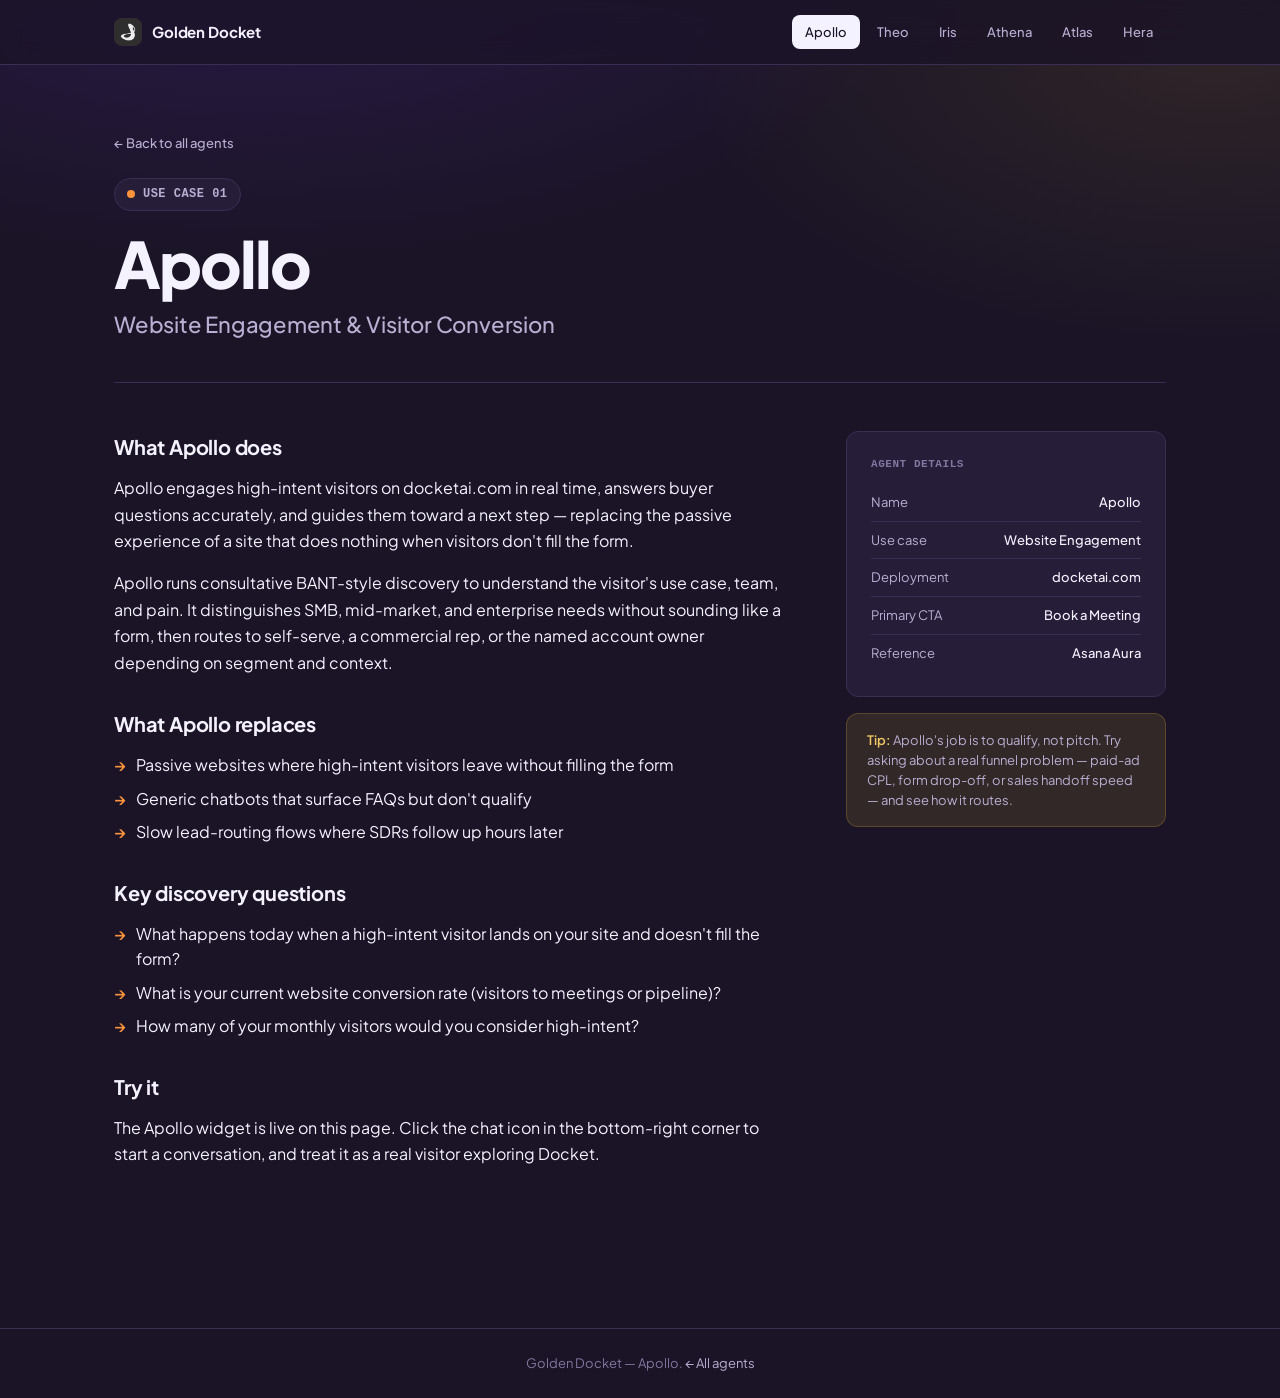
==== commit 854b808b: "Brand: add Docket logo image (replace G); footer link to docket.io" ====
--- a/apollo.html
+++ b/apollo.html
@@ -11,7 +11,7 @@
   <header class="site-header">
     <div class="site-header__inner">
       <a href="index.html" class="brand">
-        <span class="brand__mark">G</span>
+        <img class="brand__mark" src="logo.jpeg" alt="Docket" />
         <span>Golden Docket</span>
       </a>
       <nav class="nav">
--- a/styles.css
+++ b/styles.css
@@ -135,13 +135,8 @@
   width: 28px;
   height: 28px;
   border-radius: 8px;
-  background: linear-gradient(135deg, var(--accent) 0%, #d4a017 100%);
-  display: inline-flex;
-  align-items: center;
-  justify-content: center;
-  color: #1A1426;
-  font-weight: 800;
-  font-size: 14px;
+  display: inline-block;
+  object-fit: cover;
 }
 
 .nav {
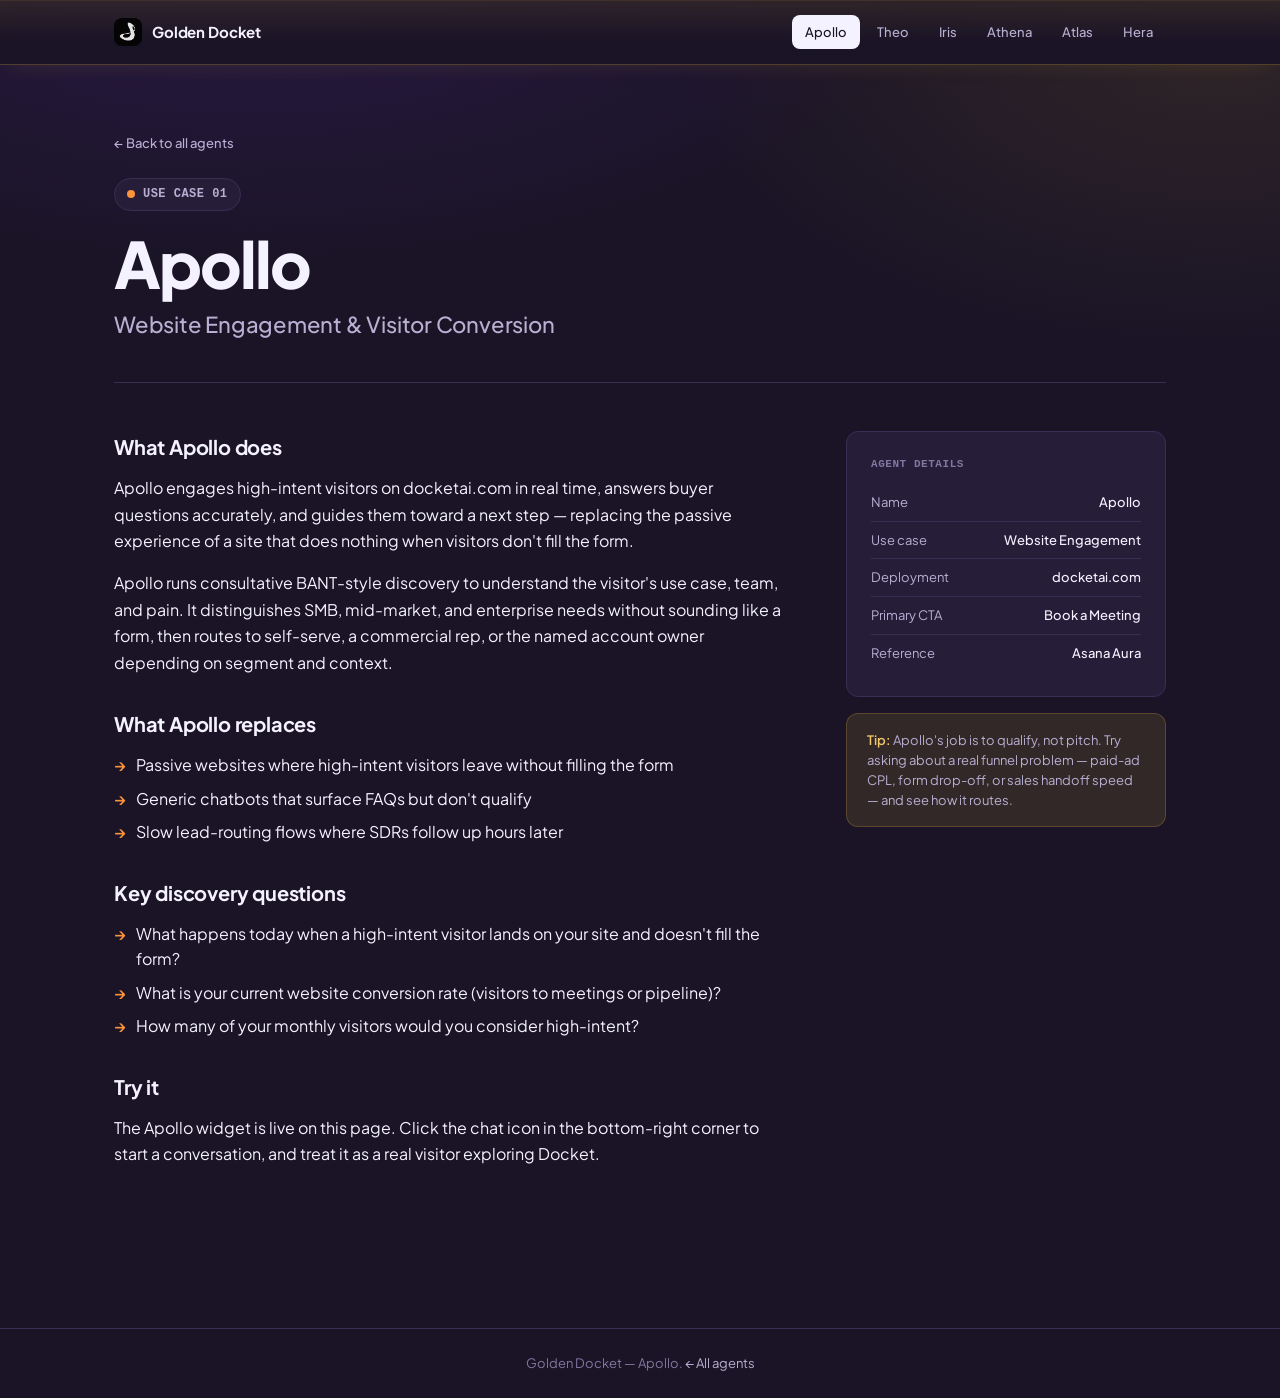
==== commit f67b3a07: "Add Docket logo as favicon + apple-touch-icon on all pages" ====
--- a/apollo.html
+++ b/apollo.html
@@ -5,6 +5,8 @@
   <meta name="viewport" content="width=device-width, initial-scale=1.0" />
   <title>Apollo — Website Engagement | Golden Docket</title>
   <meta name="description" content="Apollo: Docket's website engagement and qualification agent. Engages high-intent visitors on docketai.com in real time and routes them to the right next step." />
+  <link rel="icon" type="image/jpeg" href="logo.jpeg" />
+  <link rel="apple-touch-icon" href="logo.jpeg" />
   <link rel="stylesheet" href="styles.css" />
 </head>
 <body class="subpage" data-agent="apollo">
--- a/styles.css
+++ b/styles.css
@@ -89,11 +89,50 @@
 a {
   color: inherit;
   text-decoration: none;
-  transition: color 0.15s ease;
+  transition: all 0.2s ease;
 }
 
 a:hover {
   color: var(--accent-strong);
+}
+
+/* ============================================
+   Universal gold halo on hover / focus
+   ============================================ */
+.brand,
+.back-link,
+.card,
+.preset-btn,
+.preset-card,
+.btn-submit {
+  transition: all 0.2s ease;
+}
+
+.brand:hover {
+  color: var(--accent-strong);
+  text-shadow:
+    0 0 6px rgba(232, 184, 56, 0.55),
+    0 0 18px rgba(232, 184, 56, 0.35);
+}
+
+.brand:hover .brand__mark {
+  filter:
+    drop-shadow(0 0 8px rgba(232, 184, 56, 0.55))
+    drop-shadow(0 0 18px rgba(232, 184, 56, 0.3));
+}
+
+.back-link:hover {
+  color: var(--accent-strong);
+  text-shadow:
+    0 0 6px rgba(232, 184, 56, 0.55),
+    0 0 18px rgba(232, 184, 56, 0.35);
+}
+
+.site-footer a:hover {
+  color: var(--accent-strong);
+  text-shadow:
+    0 0 6px rgba(232, 184, 56, 0.55),
+    0 0 14px rgba(232, 184, 56, 0.3);
 }
 
 /* ============================================
@@ -104,10 +143,13 @@
   position: sticky;
   top: 0;
   z-index: 50;
-  background: rgba(26, 20, 38, 0.85);
+  background:
+    linear-gradient(180deg, rgba(232, 184, 56, 0.10) 0%, rgba(26, 20, 38, 0.88) 65%),
+    rgba(26, 20, 38, 0.88);
   backdrop-filter: saturate(180%) blur(14px);
   -webkit-backdrop-filter: saturate(180%) blur(14px);
-  border-bottom: 1px solid var(--border);
+  border-bottom: 1px solid rgba(232, 184, 56, 0.18);
+  box-shadow: 0 1px 0 rgba(232, 184, 56, 0.08) inset, 0 6px 22px -10px rgba(232, 184, 56, 0.18);
 }
 
 .site-header__inner {
@@ -152,12 +194,19 @@
   font-size: 13px;
   font-weight: 500;
   color: var(--text-muted);
-  transition: all 0.15s ease;
+  transition: all 0.2s ease;
+  position: relative;
 }
 
 .nav__link:hover {
-  background: var(--surface);
-  color: var(--text);
+  color: var(--accent-strong);
+  background: rgba(232, 184, 56, 0.07);
+  text-shadow:
+    0 0 6px rgba(232, 184, 56, 0.55),
+    0 0 18px rgba(232, 184, 56, 0.35);
+  box-shadow:
+    0 0 16px rgba(232, 184, 56, 0.22),
+    0 0 32px rgba(232, 184, 56, 0.12);
 }
 
 .nav__link.active {
@@ -167,6 +216,8 @@
 
 .nav__link.active:hover {
   color: var(--bg);
+  text-shadow: none;
+  box-shadow: 0 0 14px rgba(232, 184, 56, 0.35);
 }
 
 /* ============================================
@@ -214,7 +265,7 @@
 .hero__subtitle {
   font-size: 19px;
   color: var(--text-muted);
-  max-width: 640px;
+  max-width: 820px;
   margin: 0 auto;
   line-height: 1.55;
 }
@@ -260,10 +311,20 @@
 
 .card:hover {
   transform: translateY(-2px);
-  box-shadow: var(--shadow-lg);
-  border-color: var(--border-strong);
   background: var(--surface-elev);
-  color: var(--text);
+  border-color: rgba(232, 184, 56, 0.35);
+  box-shadow:
+    0 12px 36px rgba(0, 0, 0, 0.5),
+    0 0 28px rgba(232, 184, 56, 0.2),
+    0 0 56px rgba(232, 184, 56, 0.1);
+  color: var(--text);
+}
+
+.card:hover .card__name {
+  color: var(--accent-strong);
+  text-shadow:
+    0 0 6px rgba(232, 184, 56, 0.45),
+    0 0 18px rgba(232, 184, 56, 0.22);
 }
 
 .card[data-agent="apollo"]::before { background: var(--apollo); }
@@ -313,7 +374,37 @@
 
 .card:hover .card__arrow {
   transform: translateX(4px);
-  color: var(--text);
+  color: var(--accent-strong);
+  text-shadow:
+    0 0 6px rgba(232, 184, 56, 0.55),
+    0 0 18px rgba(232, 184, 56, 0.35);
+}
+
+/* Preset cards (Theo / Hera / Atlas pages) — keep agent-color border, layer gold halo */
+.preset-card:hover {
+  box-shadow:
+    0 0 22px rgba(232, 184, 56, 0.22),
+    0 0 44px rgba(232, 184, 56, 0.1);
+}
+
+.preset-card:hover .preset-card__title {
+  text-shadow:
+    0 0 6px rgba(232, 184, 56, 0.45),
+    0 0 18px rgba(232, 184, 56, 0.2);
+}
+
+/* Preset buttons (Iris page) — gold halo */
+.preset-btn:hover {
+  box-shadow:
+    0 0 18px rgba(232, 184, 56, 0.22),
+    0 0 36px rgba(232, 184, 56, 0.12);
+}
+
+/* Submit / primary action buttons — gold halo */
+.btn-submit:hover {
+  box-shadow:
+    0 0 20px rgba(232, 184, 56, 0.3),
+    0 0 40px rgba(232, 184, 56, 0.15);
 }
 
 /* ============================================
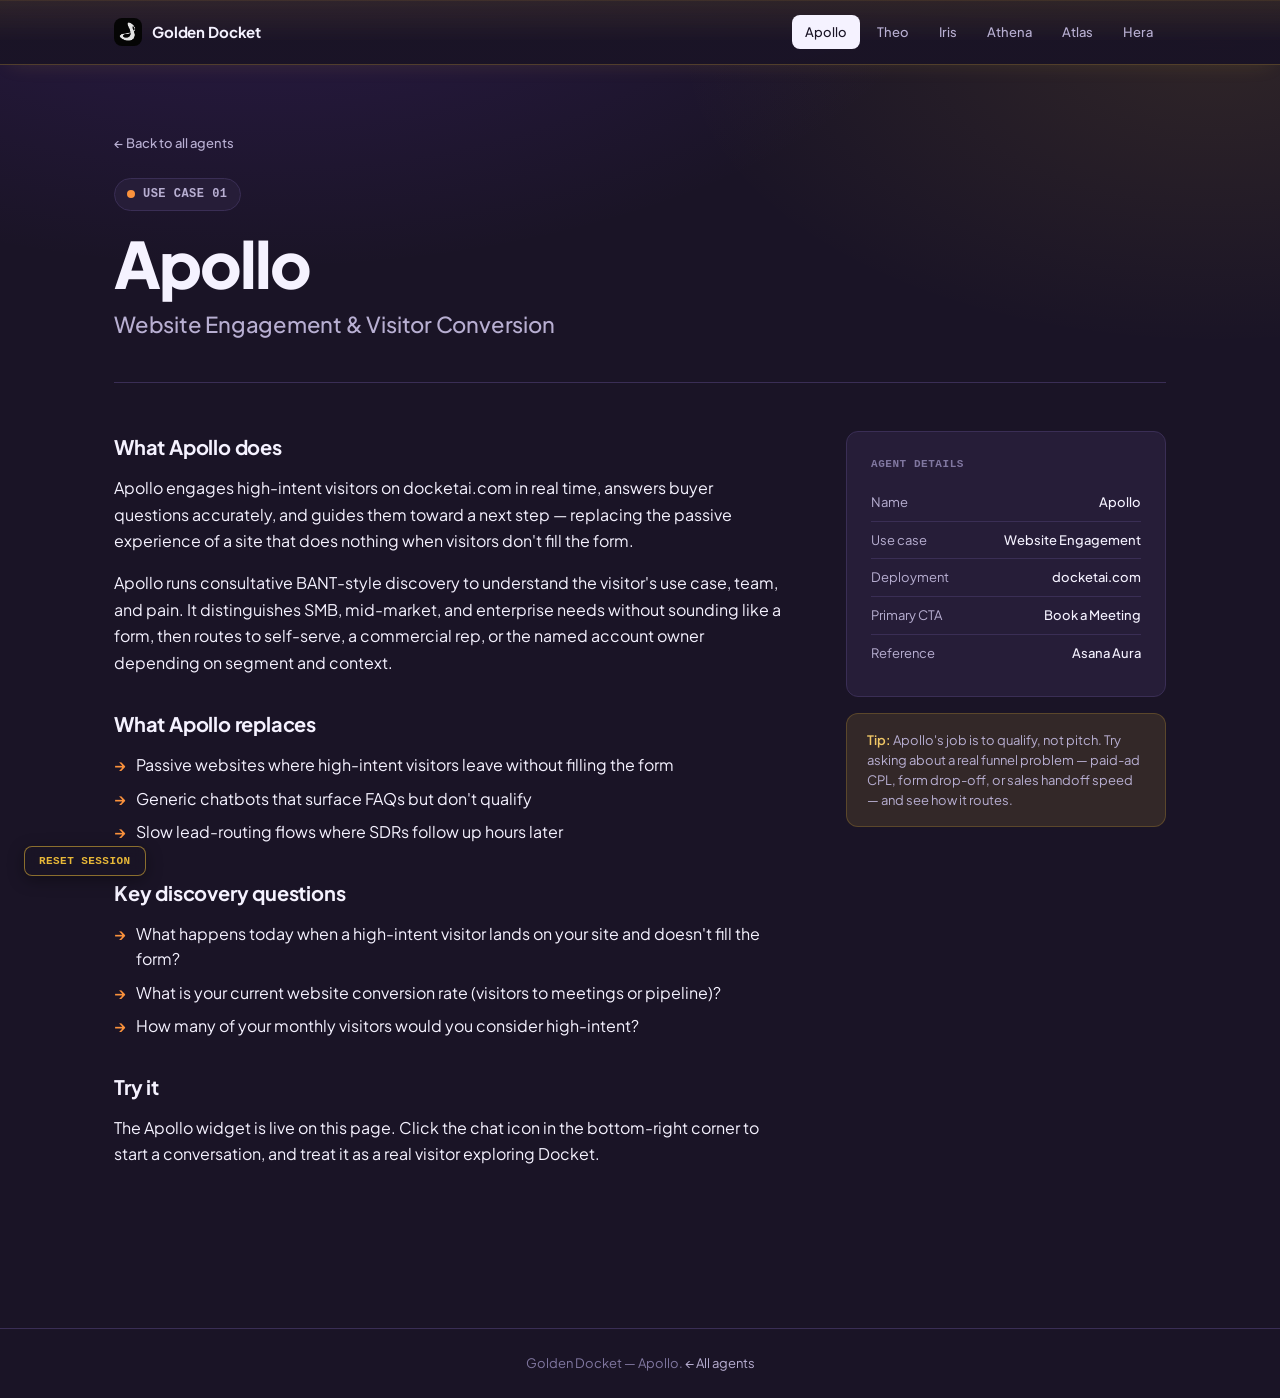
==== commit 7c1364b1: "Add reset-session button + Atlas .html asset URLs" ====
--- a/apollo.html
+++ b/apollo.html
@@ -123,5 +123,6 @@
       }
     })();
   </script>
+  <script src="reset-session.js"></script>
 </body>
 </html>
